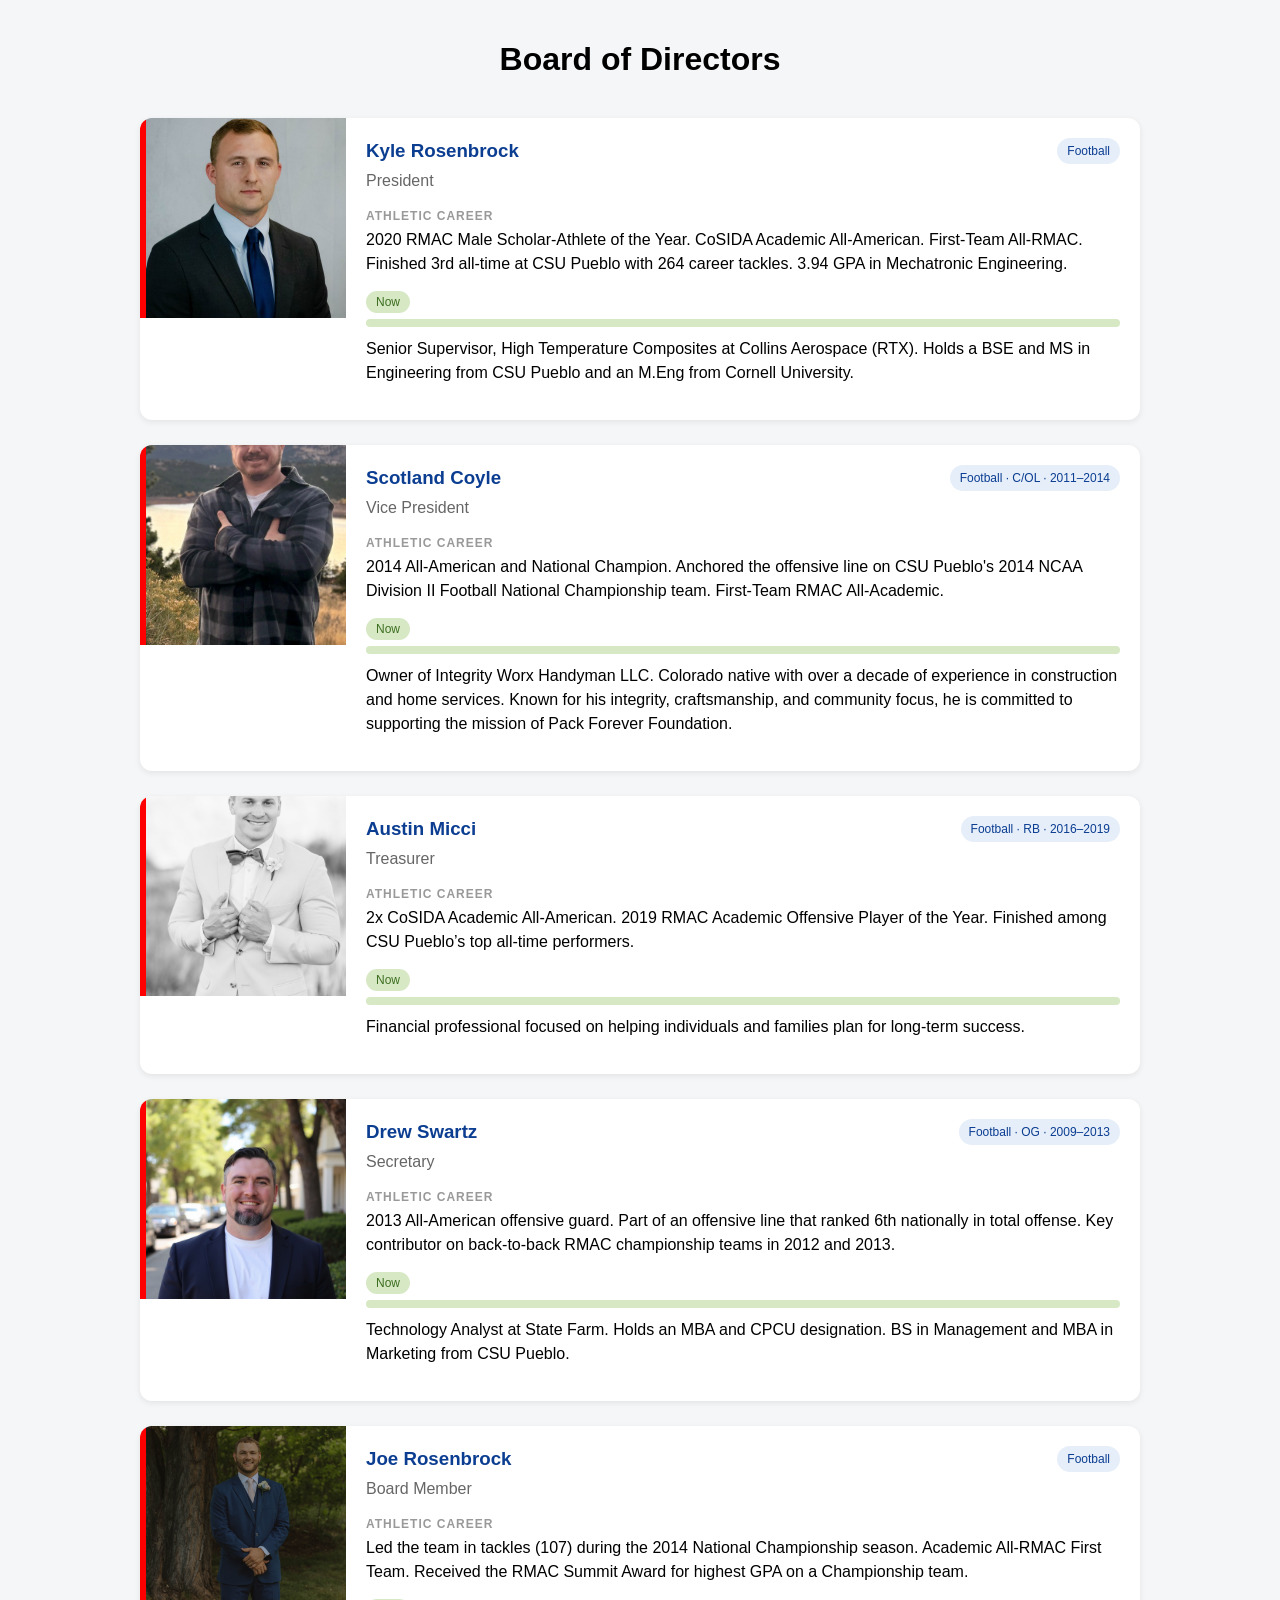
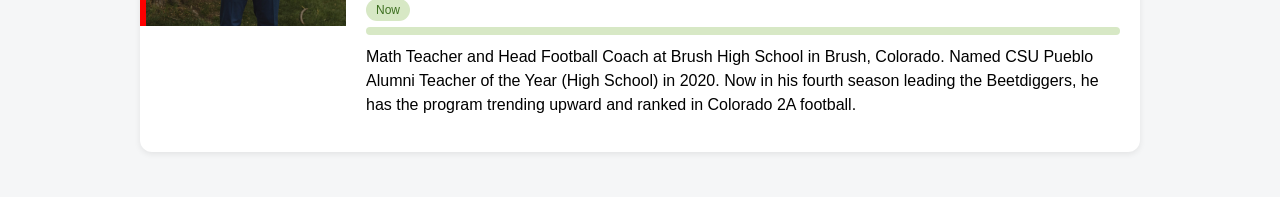
==== board.html @ 97f92bbd "Update board.html" ====
<!DOCTYPE html>
<html lang="en">
<head>
  <meta charset="UTF-8">
  <title>Board | Pack Forever Foundation</title>
  <meta name="viewport" content="width=device-width, initial-scale=1.0">

  <style>
    body {
      font-family: Arial, sans-serif;
      background-color: #f5f6f7;
      margin: 0;
      padding: 20px;
    }

    .container {
      max-width: 1000px;
      margin: auto;
    }

    h1 {
      text-align: center;
      margin-bottom: 40px;
    }

    .board-card {
      display: flex;
      background: #fff;
      border-radius: 12px;
      margin-bottom: 25px;
      overflow: hidden;
      box-shadow: 0 2px 6px rgba(0,0,0,0.08);
    }

    .board-card img {
      width: 200px;
      height: 200px;
      object-fit: cover;
      border-left: 6px solid red;
    }

    .board-info {
      padding: 20px;
      flex: 1;
    }

    .board-header {
      display: flex;
      justify-content: space-between;
      align-items: center;
    }

    .board-header h3 {
      margin: 0;
      color: #0b3d91;
    }

    .tag {
      background: #e6eef9;
      color: #0b3d91;
      padding: 6px 10px;
      border-radius: 20px;
      font-size: 12px;
    }

    .role {
      margin: 5px 0 15px;
      color: #666;
    }

    .section {
      margin-bottom: 15px;
    }

    .section h4 {
      font-size: 12px;
      letter-spacing: 1px;
      color: #999;
      margin-bottom: 5px;
    }

    .now-badge {
      display: inline-block;
      background: #d7e8c5;
      color: #3c6e1f;
      font-size: 12px;
      padding: 4px 10px;
      border-radius: 12px;
      margin-bottom: 6px;
    }

    .progress-bar {
      height: 8px;
      background: #d7e8c5;
      border-radius: 10px;
      margin-bottom: 10px;
    }

    p {
      margin: 0;
      line-height: 1.5;
    }

    @media (max-width: 768px) {
      .board-card {
        flex-direction: column;
      }

      .board-card img {
        width: 100%;
        height: auto;
      }
    }
  </style>
</head>

<body>

<div class="container">
  <h1>Board of Directors</h1>

  <!-- KYLE -->
  <div class="board-card">
    <img src="images/kyle.jpg" alt="Kyle Rosenbrock">
    <div class="board-info">
      <div class="board-header">
        <h3>Kyle Rosenbrock</h3>
        <span class="tag">Football</span>
      </div>
      <p class="role">President</p>

      <div class="section">
        <h4>ATHLETIC CAREER</h4>
        <p>
          2020 RMAC Male Scholar-Athlete of the Year. CoSIDA Academic All-American. First-Team All-RMAC. Finished 3rd all-time at CSU Pueblo with 264 career tackles. 3.94 GPA in Mechatronic Engineering.
        </p>
      </div>

      <div class="section">
        <span class="now-badge">Now</span>
        <div class="progress-bar"></div>
        <p>
          Senior Supervisor, High Temperature Composites at Collins Aerospace (RTX). Holds a BSE and MS in Engineering from CSU Pueblo and an M.Eng from Cornell University.
        </p>
      </div>
    </div>
  </div>

  <!-- SCOTLAND -->
  <div class="board-card">
    <img src="images/scotland.jpg" alt="Scotland Coyle">
    <div class="board-info">
      <div class="board-header">
        <h3>Scotland Coyle</h3>
        <span class="tag">Football · C/OL · 2011–2014</span>
      </div>
      <p class="role">Vice President</p>

      <div class="section">
        <h4>ATHLETIC CAREER</h4>
        <p>
          2014 All-American and National Champion. Anchored the offensive line on CSU Pueblo's 2014 NCAA Division II Football National Championship team. First-Team RMAC All-Academic.
        </p>
      </div>

      <div class="section">
        <span class="now-badge">Now</span>
        <div class="progress-bar"></div>
        <p>
          Owner of Integrity Worx Handyman LLC. Colorado native with over a decade of experience in construction and home services. Known for his integrity, craftsmanship, and community focus, he is committed to supporting the mission of Pack Forever Foundation.
        </p>
      </div>
    </div>
  </div>

    <!-- AUSTIN -->
  <div class="board-card">
    <img src="images/austin.jpg" alt="Austin Micci">
    <div class="board-info">
      <div class="board-header">
        <h3>Austin Micci</h3>
        <span class="tag">Football · RB · 2016–2019</span>
      </div>
      <p class="role">Treasurer</p>

      <div class="section">
        <h4>ATHLETIC CAREER</h4>
        <p>
          2x CoSIDA Academic All-American. 2019 RMAC Academic Offensive Player of the Year. Finished among CSU Pueblo’s top all-time performers.
        </p>
      </div>

      <div class="section">
        <span class="now-badge">Now</span>
        <div class="progress-bar"></div>
        <p>
          Financial professional focused on helping individuals and families plan for long-term success.
        </p>
      </div>
    </div>
  </div>
  
  <!-- DREW -->
  <div class="board-card">
    <img src="images/drew.jpg" alt="Drew Swartz">
    <div class="board-info">
      <div class="board-header">
        <h3>Drew Swartz</h3>
        <span class="tag">Football · OG · 2009–2013</span>
      </div>
      <p class="role">Secretary</p>

      <div class="section">
        <h4>ATHLETIC CAREER</h4>
        <p>
          2013 All-American offensive guard. Part of an offensive line that ranked 6th nationally in total offense. Key contributor on back-to-back RMAC championship teams in 2012 and 2013.
        </p>
      </div>

      <div class="section">
        <span class="now-badge">Now</span>
        <div class="progress-bar"></div>
        <p>
          Technology Analyst at State Farm. Holds an MBA and CPCU designation. BS in Management and MBA in Marketing from CSU Pueblo.
        </p>
      </div>
    </div>
  </div>

  <!-- JOE -->
  <div class="board-card">
    <img src="images/joe.jpg" alt="Joe Rosenbrock">
    <div class="board-info">
      <div class="board-header">
        <h3>Joe Rosenbrock</h3>
        <span class="tag">Football</span>
      </div>
      <p class="role">Board Member</p>

      <div class="section">
        <h4>ATHLETIC CAREER</h4>
        <p>
          Led the team in tackles (107) during the 2014 National Championship season. Academic All-RMAC First Team. Received the RMAC Summit Award for highest GPA on a Championship team.
        </p>
      </div>

      <div class="section">
        <span class="now-badge">Now</span>
        <div class="progress-bar"></div>
        <p>
          Math Teacher and Head Football Coach at Brush High School in Brush, Colorado. Named CSU Pueblo Alumni Teacher of the Year (High School) in 2020. Now in his fourth season leading the Beetdiggers, he has the program trending upward and ranked in Colorado 2A football.
        </p>
      </div>
    </div>
  </div>

</div>

</body>
</html>
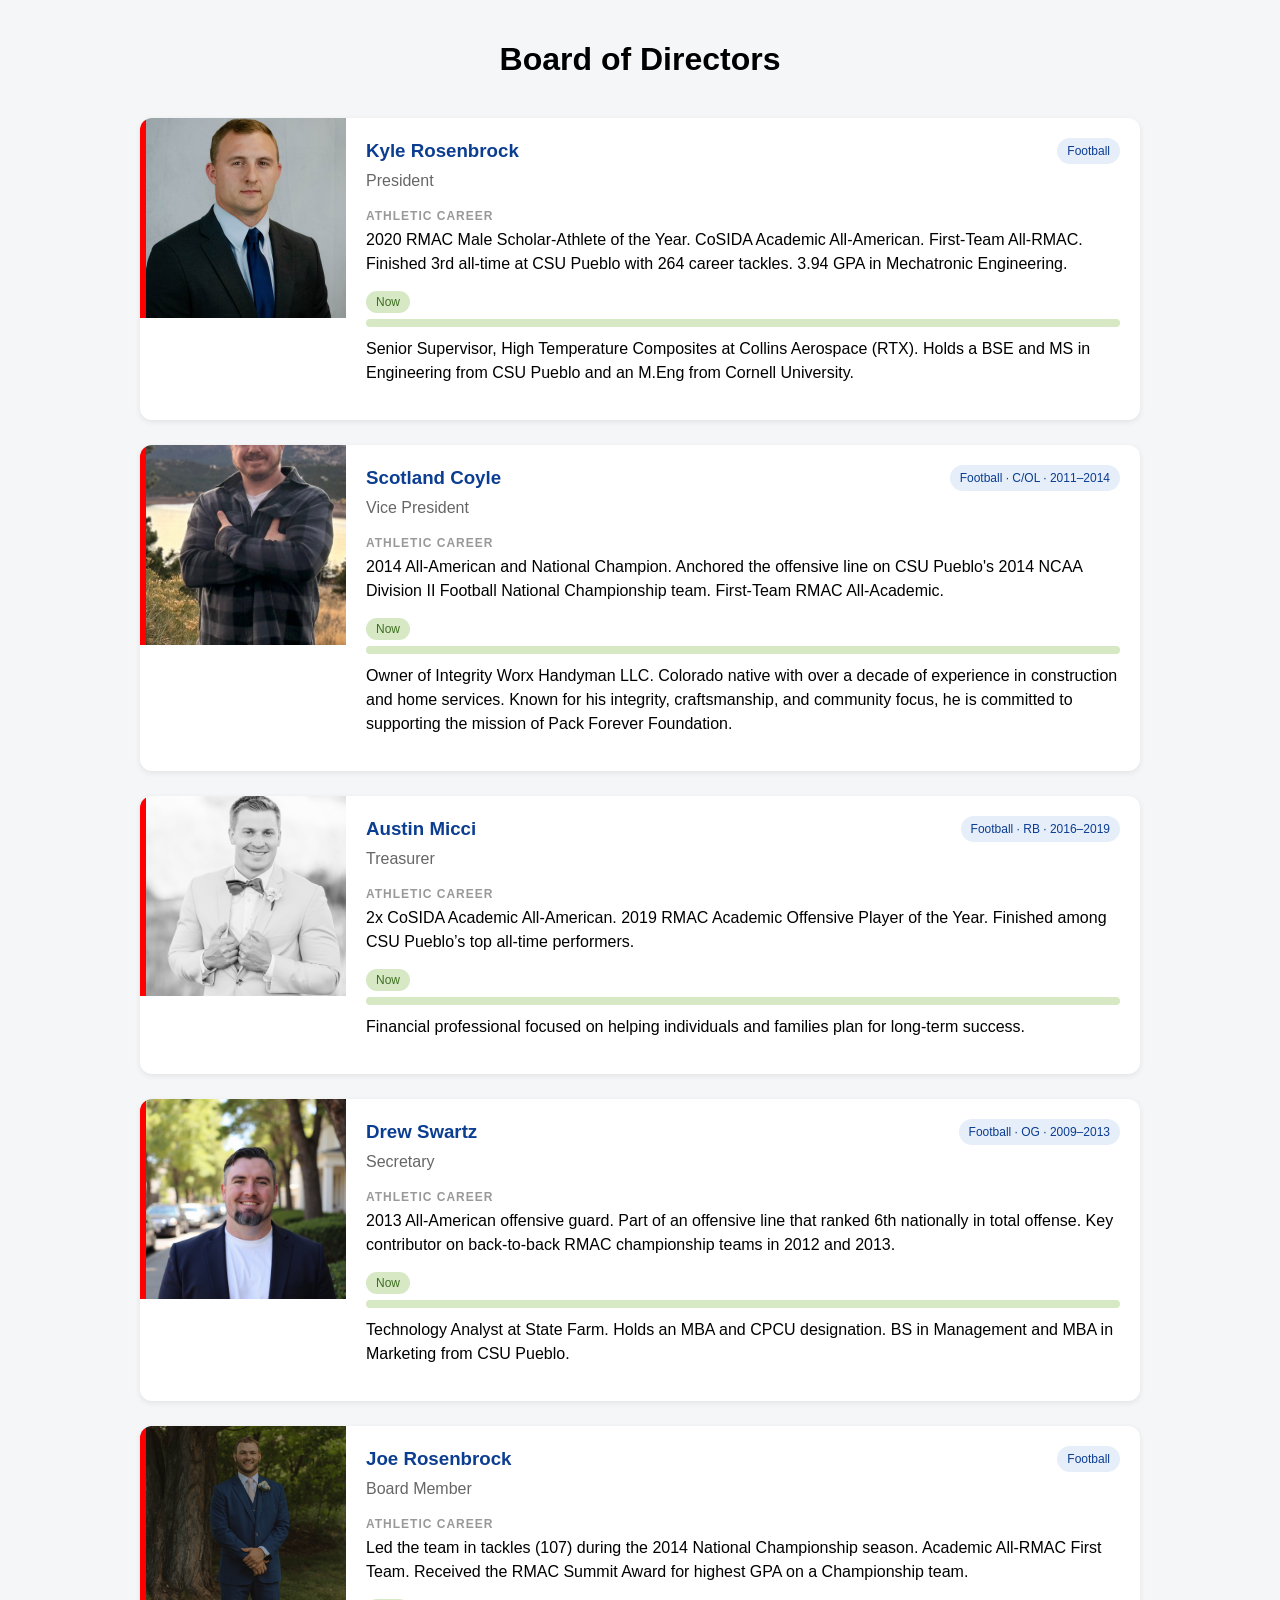
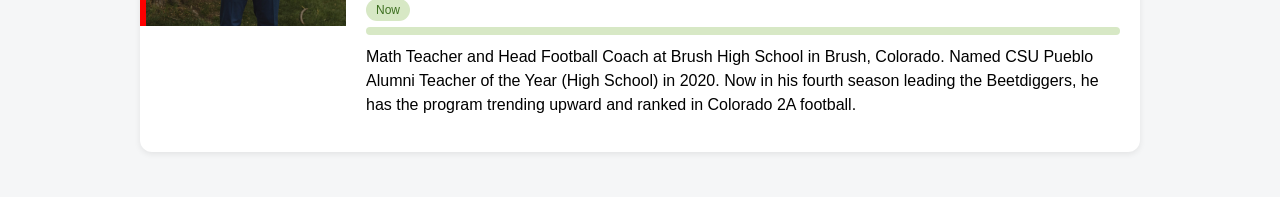
==== commit 56ca7b89: "Update board.html" ====
--- a/board.html
+++ b/board.html
@@ -175,7 +175,7 @@
 
     <!-- AUSTIN -->
   <div class="board-card">
-    <img src="images/austin.jpg" alt="Austin Micci">
+    <img src="images/austin.jpg" style="object-position: center 20%; alt="Austin Micci">
     <div class="board-info">
       <div class="board-header">
         <h3>Austin Micci</h3>
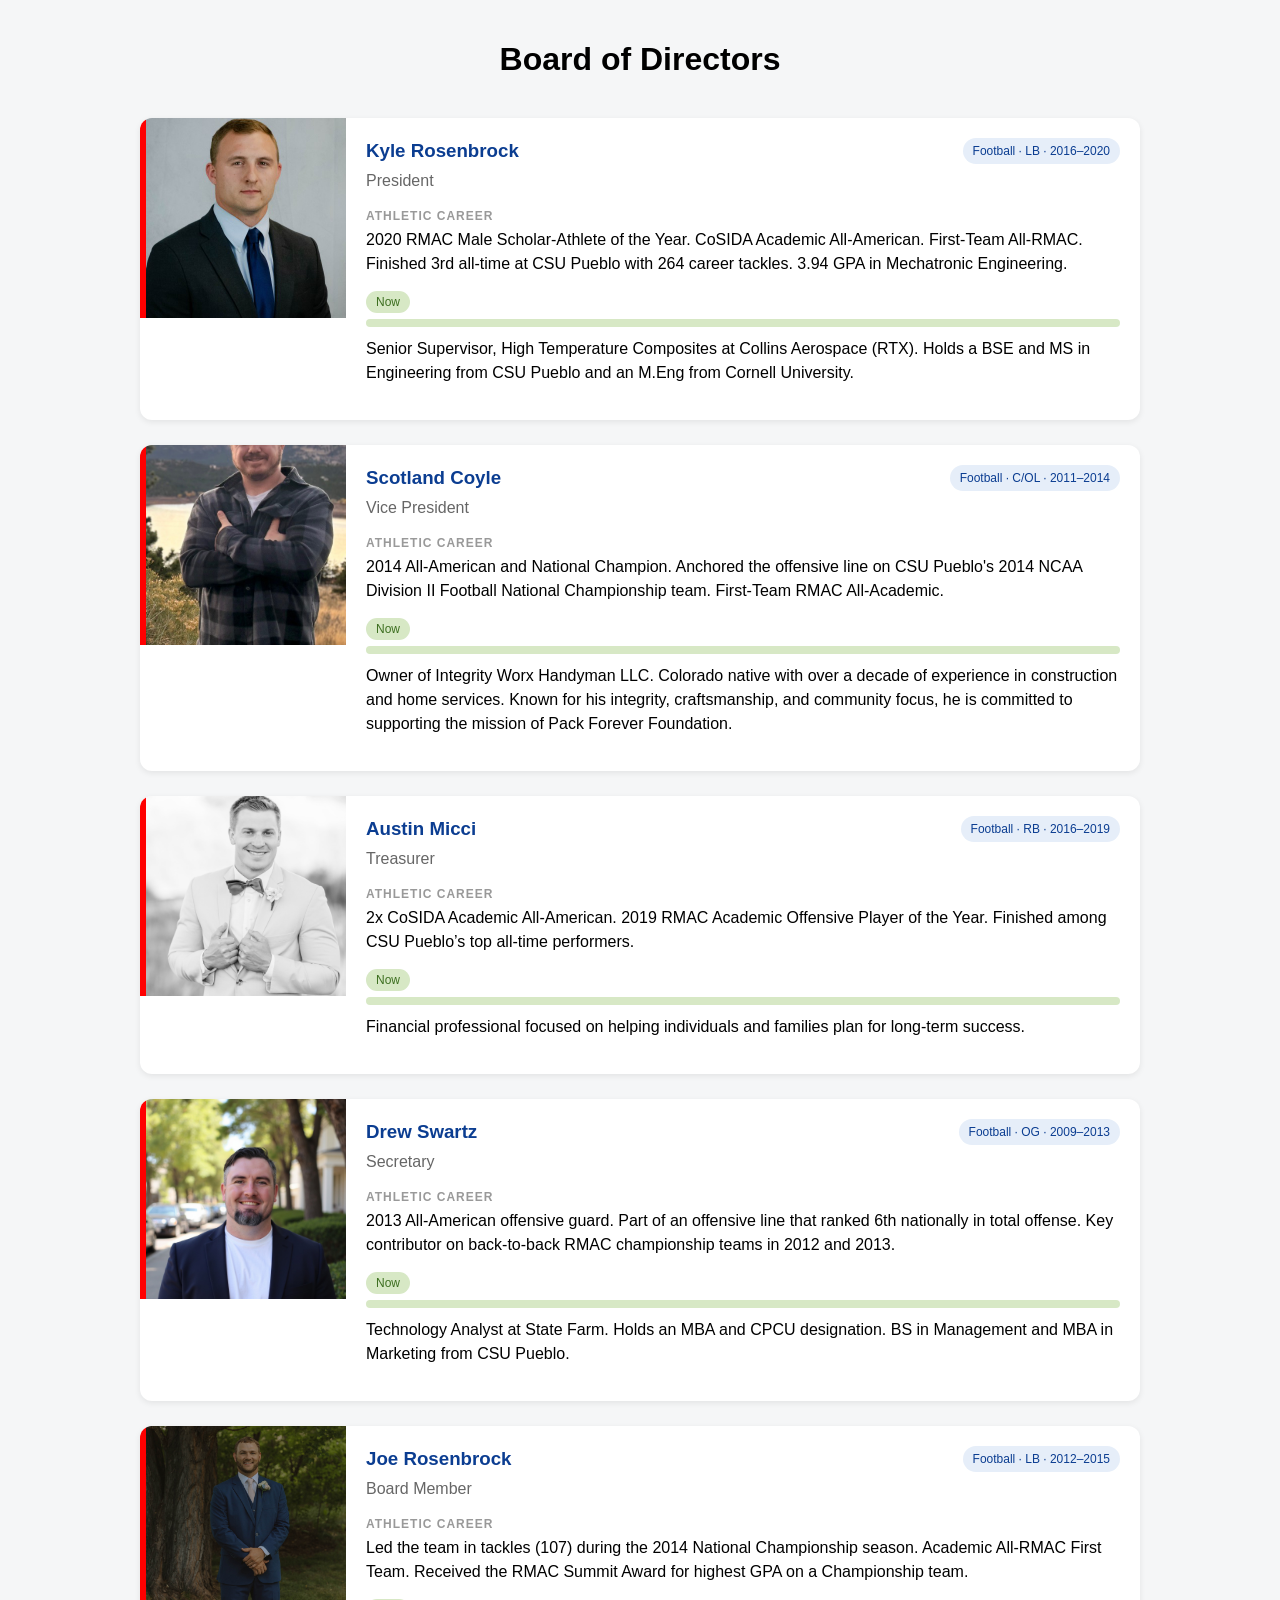
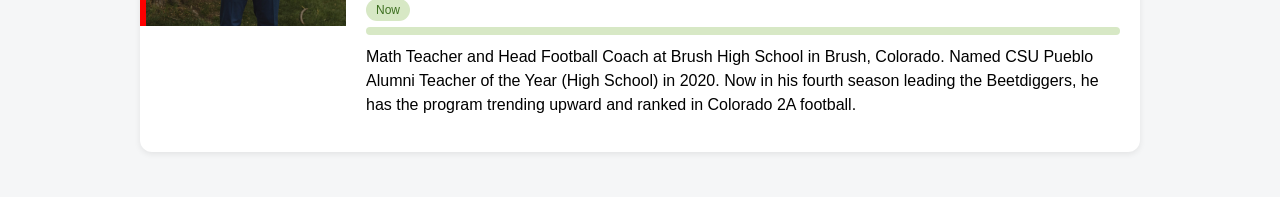
==== commit c33abead: "Update board.html" ====
--- a/board.html
+++ b/board.html
@@ -125,7 +125,7 @@
     <div class="board-info">
       <div class="board-header">
         <h3>Kyle Rosenbrock</h3>
-        <span class="tag">Football</span>
+        <span class="tag">Football · LB · 2016–2020</span>
       </div>
       <p class="role">President</p>
 
@@ -175,7 +175,7 @@
 
     <!-- AUSTIN -->
   <div class="board-card">
-    <img src="images/austin.jpg" style="object-position: center 20%; alt="Austin Micci">
+    <img src="images/austin.jpg" style="object-position: center 20%;" alt="Austin Micci">
     <div class="board-info">
       <div class="board-header">
         <h3>Austin Micci</h3>
@@ -233,7 +233,7 @@
     <div class="board-info">
       <div class="board-header">
         <h3>Joe Rosenbrock</h3>
-        <span class="tag">Football</span>
+        <span class="tag">Football · LB · 2012–2015</span>
       </div>
       <p class="role">Board Member</p>
 
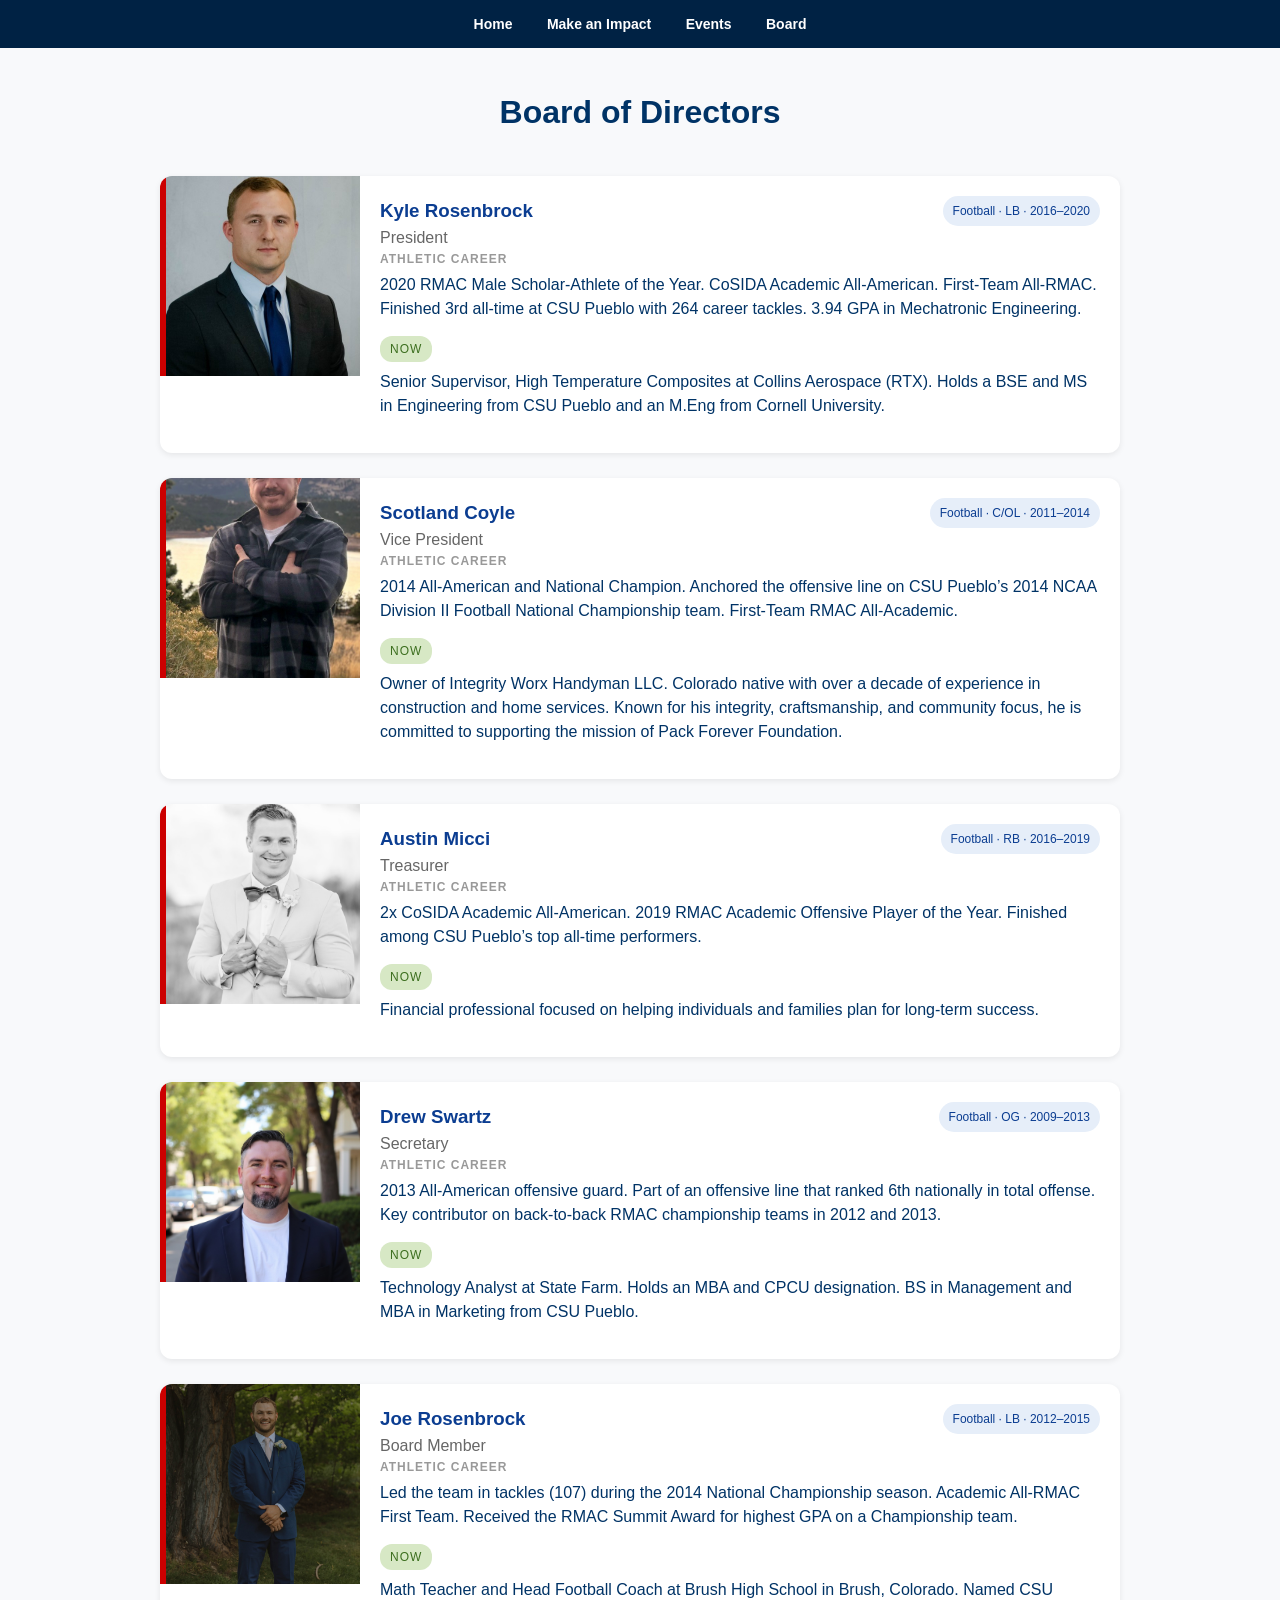
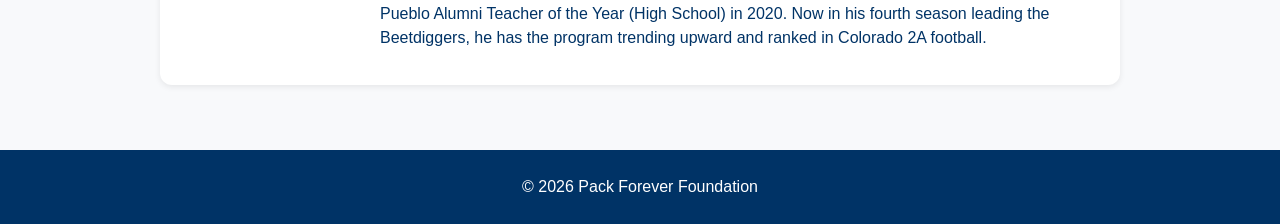
==== commit 601f8c0a: "Update board.html with navigation and styling changes Refactor board.html to improve structure and a" ====
--- a/board.html
+++ b/board.html
@@ -1,122 +1,21 @@
 <!DOCTYPE html>
 <html lang="en">
 <head>
-  <meta charset="UTF-8">
-  <title>Board | Pack Forever Foundation</title>
-  <meta name="viewport" content="width=device-width, initial-scale=1.0">
-
-  <style>
-    body {
-      font-family: Arial, sans-serif;
-      background-color: #f5f6f7;
-      margin: 0;
-      padding: 20px;
-    }
-
-    .container {
-      max-width: 1000px;
-      margin: auto;
-    }
-
-    h1 {
-      text-align: center;
-      margin-bottom: 40px;
-    }
-
-    .board-card {
-      display: flex;
-      background: #fff;
-      border-radius: 12px;
-      margin-bottom: 25px;
-      overflow: hidden;
-      box-shadow: 0 2px 6px rgba(0,0,0,0.08);
-    }
-
-    .board-card img {
-      width: 200px;
-      height: 200px;
-      object-fit: cover;
-      border-left: 6px solid red;
-    }
-
-    .board-info {
-      padding: 20px;
-      flex: 1;
-    }
-
-    .board-header {
-      display: flex;
-      justify-content: space-between;
-      align-items: center;
-    }
-
-    .board-header h3 {
-      margin: 0;
-      color: #0b3d91;
-    }
-
-    .tag {
-      background: #e6eef9;
-      color: #0b3d91;
-      padding: 6px 10px;
-      border-radius: 20px;
-      font-size: 12px;
-    }
-
-    .role {
-      margin: 5px 0 15px;
-      color: #666;
-    }
-
-    .section {
-      margin-bottom: 15px;
-    }
-
-    .section h4 {
-      font-size: 12px;
-      letter-spacing: 1px;
-      color: #999;
-      margin-bottom: 5px;
-    }
-
-    .now-badge {
-      display: inline-block;
-      background: #d7e8c5;
-      color: #3c6e1f;
-      font-size: 12px;
-      padding: 4px 10px;
-      border-radius: 12px;
-      margin-bottom: 6px;
-    }
-
-    .progress-bar {
-      height: 8px;
-      background: #d7e8c5;
-      border-radius: 10px;
-      margin-bottom: 10px;
-    }
-
-    p {
-      margin: 0;
-      line-height: 1.5;
-    }
-
-    @media (max-width: 768px) {
-      .board-card {
-        flex-direction: column;
-      }
-
-      .board-card img {
-        width: 100%;
-        height: auto;
-      }
-    }
-  </style>
+<meta charset="UTF-8">
+<title>Board | Pack Forever Foundation</title>
+<meta name="viewport" content="width=device-width, initial-scale=1.0">
+<link rel="stylesheet" href="styles.css">
 </head>
-
 <body>
 
-<div class="container">
+<nav>
+  <a href="index.html">Home</a>
+  <a href="impact.html">Make an Impact</a>
+  <a href="events.html">Events</a>
+  <a href="board.html">Board</a>
+</nav>
+
+<div class="board-container">
   <h1>Board of Directors</h1>
 
   <!-- KYLE -->
@@ -125,20 +24,19 @@
     <div class="board-info">
       <div class="board-header">
         <h3>Kyle Rosenbrock</h3>
-        <span class="tag">Football · LB · 2016–2020</span>
+        <span class="tag">Football &middot; LB &middot; 2016&ndash;2020</span>
       </div>
       <p class="role">President</p>
 
-      <div class="section">
+      <div class="board-section">
         <h4>ATHLETIC CAREER</h4>
         <p>
           2020 RMAC Male Scholar-Athlete of the Year. CoSIDA Academic All-American. First-Team All-RMAC. Finished 3rd all-time at CSU Pueblo with 264 career tackles. 3.94 GPA in Mechatronic Engineering.
         </p>
       </div>
 
-      <div class="section">
-        <span class="now-badge">Now</span>
-        <div class="progress-bar"></div>
+      <div class="board-section">
+        <span class="now-badge">NOW</span>
         <p>
           Senior Supervisor, High Temperature Composites at Collins Aerospace (RTX). Holds a BSE and MS in Engineering from CSU Pueblo and an M.Eng from Cornell University.
         </p>
@@ -152,20 +50,19 @@
     <div class="board-info">
       <div class="board-header">
         <h3>Scotland Coyle</h3>
-        <span class="tag">Football · C/OL · 2011–2014</span>
+        <span class="tag">Football &middot; C/OL &middot; 2011&ndash;2014</span>
       </div>
       <p class="role">Vice President</p>
 
-      <div class="section">
+      <div class="board-section">
         <h4>ATHLETIC CAREER</h4>
         <p>
-          2014 All-American and National Champion. Anchored the offensive line on CSU Pueblo's 2014 NCAA Division II Football National Championship team. First-Team RMAC All-Academic.
+          2014 All-American and National Champion. Anchored the offensive line on CSU Pueblo&rsquo;s 2014 NCAA Division II Football National Championship team. First-Team RMAC All-Academic.
         </p>
       </div>
 
-      <div class="section">
-        <span class="now-badge">Now</span>
-        <div class="progress-bar"></div>
+      <div class="board-section">
+        <span class="now-badge">NOW</span>
         <p>
           Owner of Integrity Worx Handyman LLC. Colorado native with over a decade of experience in construction and home services. Known for his integrity, craftsmanship, and community focus, he is committed to supporting the mission of Pack Forever Foundation.
         </p>
@@ -173,53 +70,51 @@
     </div>
   </div>
 
-    <!-- AUSTIN -->
+  <!-- AUSTIN -->
   <div class="board-card">
     <img src="images/austin.jpg" style="object-position: center 20%;" alt="Austin Micci">
     <div class="board-info">
       <div class="board-header">
         <h3>Austin Micci</h3>
-        <span class="tag">Football · RB · 2016–2019</span>
+        <span class="tag">Football &middot; RB &middot; 2016&ndash;2019</span>
       </div>
       <p class="role">Treasurer</p>
 
-      <div class="section">
+      <div class="board-section">
         <h4>ATHLETIC CAREER</h4>
         <p>
-          2x CoSIDA Academic All-American. 2019 RMAC Academic Offensive Player of the Year. Finished among CSU Pueblo’s top all-time performers.
+          2x CoSIDA Academic All-American. 2019 RMAC Academic Offensive Player of the Year. Finished among CSU Pueblo&rsquo;s top all-time performers.
         </p>
       </div>
 
-      <div class="section">
-        <span class="now-badge">Now</span>
-        <div class="progress-bar"></div>
+      <div class="board-section">
+        <span class="now-badge">NOW</span>
         <p>
           Financial professional focused on helping individuals and families plan for long-term success.
         </p>
       </div>
     </div>
   </div>
-  
+
   <!-- DREW -->
   <div class="board-card">
     <img src="images/drew.jpg" alt="Drew Swartz">
     <div class="board-info">
       <div class="board-header">
         <h3>Drew Swartz</h3>
-        <span class="tag">Football · OG · 2009–2013</span>
+        <span class="tag">Football &middot; OG &middot; 2009&ndash;2013</span>
       </div>
       <p class="role">Secretary</p>
 
-      <div class="section">
+      <div class="board-section">
         <h4>ATHLETIC CAREER</h4>
         <p>
           2013 All-American offensive guard. Part of an offensive line that ranked 6th nationally in total offense. Key contributor on back-to-back RMAC championship teams in 2012 and 2013.
         </p>
       </div>
 
-      <div class="section">
-        <span class="now-badge">Now</span>
-        <div class="progress-bar"></div>
+      <div class="board-section">
+        <span class="now-badge">NOW</span>
         <p>
           Technology Analyst at State Farm. Holds an MBA and CPCU designation. BS in Management and MBA in Marketing from CSU Pueblo.
         </p>
@@ -233,20 +128,19 @@
     <div class="board-info">
       <div class="board-header">
         <h3>Joe Rosenbrock</h3>
-        <span class="tag">Football · LB · 2012–2015</span>
+        <span class="tag">Football &middot; LB &middot; 2012&ndash;2015</span>
       </div>
       <p class="role">Board Member</p>
 
-      <div class="section">
+      <div class="board-section">
         <h4>ATHLETIC CAREER</h4>
         <p>
           Led the team in tackles (107) during the 2014 National Championship season. Academic All-RMAC First Team. Received the RMAC Summit Award for highest GPA on a Championship team.
         </p>
       </div>
 
-      <div class="section">
-        <span class="now-badge">Now</span>
-        <div class="progress-bar"></div>
+      <div class="board-section">
+        <span class="now-badge">NOW</span>
         <p>
           Math Teacher and Head Football Coach at Brush High School in Brush, Colorado. Named CSU Pueblo Alumni Teacher of the Year (High School) in 2020. Now in his fourth season leading the Beetdiggers, he has the program trending upward and ranked in Colorado 2A football.
         </p>
@@ -256,5 +150,9 @@
 
 </div>
 
+<footer>
+  <p>&copy; 2026 Pack Forever Foundation</p>
+</footer>
+
 </body>
 </html>
--- a/styles.css
+++ b/styles.css
@@ -0,0 +1,240 @@
+/* ---------- Base ---------- */
+* { box-sizing: border-box; margin: 0; padding: 0; }
+
+body {
+  font-family: 'Segoe UI', Tahoma, sans-serif;
+  color: #003366;
+  background-color: #f8f9fb;
+  line-height: 1.5;
+}
+
+/* ---------- Navigation ---------- */
+nav {
+  background: #002244;
+  text-align: center;
+  padding: 12px;
+  position: sticky;
+  top: 0;
+  z-index: 100;
+}
+
+nav a {
+  color: white;
+  margin: 0 15px;
+  text-decoration: none;
+  font-weight: bold;
+  font-size: 14px;
+}
+
+nav a:hover { color: #cc0000; }
+
+/* ---------- Footer ---------- */
+footer {
+  background: #003366;
+  color: white;
+  text-align: center;
+  padding: 25px;
+  margin-top: 0;
+}
+
+/* ---------- Buttons ---------- */
+.btn {
+  display: inline-block;
+  padding: 14px 24px;
+  margin: 10px;
+  background: #003366;
+  color: white;
+  text-decoration: none;
+  border-radius: 6px;
+  font-weight: bold;
+}
+
+.btn.red { background: #cc0000; }
+.btn:hover { opacity: 0.9; }
+
+/* ---------- Hero (Home only) ---------- */
+.hero {
+  position: relative;
+  background: #003366;
+  color: white;
+  text-align: center;
+  padding: 140px 20px;
+  overflow: hidden;
+}
+
+.hero::before {
+  content: "";
+  position: absolute;
+  top: 50%; left: 50%;
+  width: 500px; height: 500px;
+  background: url('logo.png') no-repeat center;
+  background-size: contain;
+  opacity: 0.08;
+  transform: translate(-50%, -50%);
+}
+
+.hero * { position: relative; z-index: 1; }
+
+@keyframes fadeIn {
+  from { opacity: 0; transform: translateY(15px); }
+  to   { opacity: 1; transform: translateY(0); }
+}
+
+.fade-in { opacity: 0; animation: fadeIn 1.2s ease forwards; }
+.delay-1 { animation-delay: 0.3s; }
+.delay-2 { animation-delay: 0.6s; }
+
+/* ---------- Page Title (inner pages, no hero) ---------- */
+.page-title {
+  text-align: center;
+  padding: 60px 20px 20px;
+}
+
+.page-title h1 {
+  margin-bottom: 12px;
+}
+
+/* ---------- Sections ---------- */
+section {
+  padding: 60px 20px;
+  max-width: 1000px;
+  margin: auto;
+  text-align: center;
+}
+
+section h2 { margin-bottom: 20px; }
+
+section p {
+  max-width: 700px;
+  margin: 0 auto 16px;
+}
+
+/* ---------- Card grid (Home objectives) ---------- */
+.cards {
+  display: grid;
+  grid-template-columns: repeat(auto-fit, minmax(250px, 1fr));
+  gap: 20px;
+  margin-top: 30px;
+}
+
+.card {
+  background: white;
+  padding: 25px;
+  border-radius: 10px;
+  box-shadow: 0 4px 10px rgba(0,0,0,0.1);
+}
+
+.card h3 { margin-bottom: 10px; }
+
+/* ---------- Board CTA (Home) ---------- */
+.board-cta {
+  background: #002244;
+  color: white;
+  text-align: center;
+  padding: 60px 20px;
+}
+
+.board-cta h2 { color: white; margin-bottom: 14px; }
+.board-cta p { max-width: 600px; margin: 0 auto 28px; opacity: 0.85; line-height: 1.6; }
+.board-cta .btn { background: #cc0000; }
+
+/* ---------- Board page cards ---------- */
+.board-container {
+  max-width: 1000px;
+  margin: auto;
+  padding: 40px 20px;
+}
+
+.board-container h1 {
+  text-align: center;
+  margin-bottom: 40px;
+}
+
+.board-card {
+  display: flex;
+  background: #fff;
+  border-radius: 12px;
+  margin-bottom: 25px;
+  overflow: hidden;
+  box-shadow: 0 2px 6px rgba(0,0,0,0.08);
+}
+
+.board-card img {
+  width: 200px;
+  height: 200px;
+  object-fit: cover;
+  border-left: 6px solid #cc0000;
+}
+
+.board-info {
+  padding: 20px;
+  flex: 1;
+  text-align: left;
+}
+
+.board-header {
+  display: flex;
+  justify-content: space-between;
+  align-items: center;
+  flex-wrap: wrap;
+  gap: 8px;
+}
+
+.board-header h3 {
+  margin: 0;
+  color: #0b3d91;
+}
+
+.tag {
+  background: #e6eef9;
+  color: #0b3d91;
+  padding: 6px 10px;
+  border-radius: 20px;
+  font-size: 12px;
+}
+
+.role {
+  margin: 5px 0 15px;
+  color: #666;
+}
+
+.board-section {
+  margin-bottom: 15px;
+}
+
+.board-section h4 {
+  font-size: 12px;
+  letter-spacing: 1px;
+  color: #999;
+  margin-bottom: 5px;
+}
+
+.now-badge {
+  display: inline-block;
+  background: #d7e8c5;
+  color: #3c6e1f;
+  font-size: 12px;
+  letter-spacing: 1px;
+  padding: 4px 10px;
+  border-radius: 12px;
+  margin-bottom: 8px;
+}
+
+.board-info p {
+  margin: 0;
+  line-height: 1.5;
+  max-width: none;
+}
+
+@media (max-width: 768px) {
+  .board-card {
+    flex-direction: column;
+  }
+
+  .board-card img {
+    width: 100%;
+    height: auto;
+    border-left: none;
+    border-bottom: 6px solid #cc0000;
+  }
+}
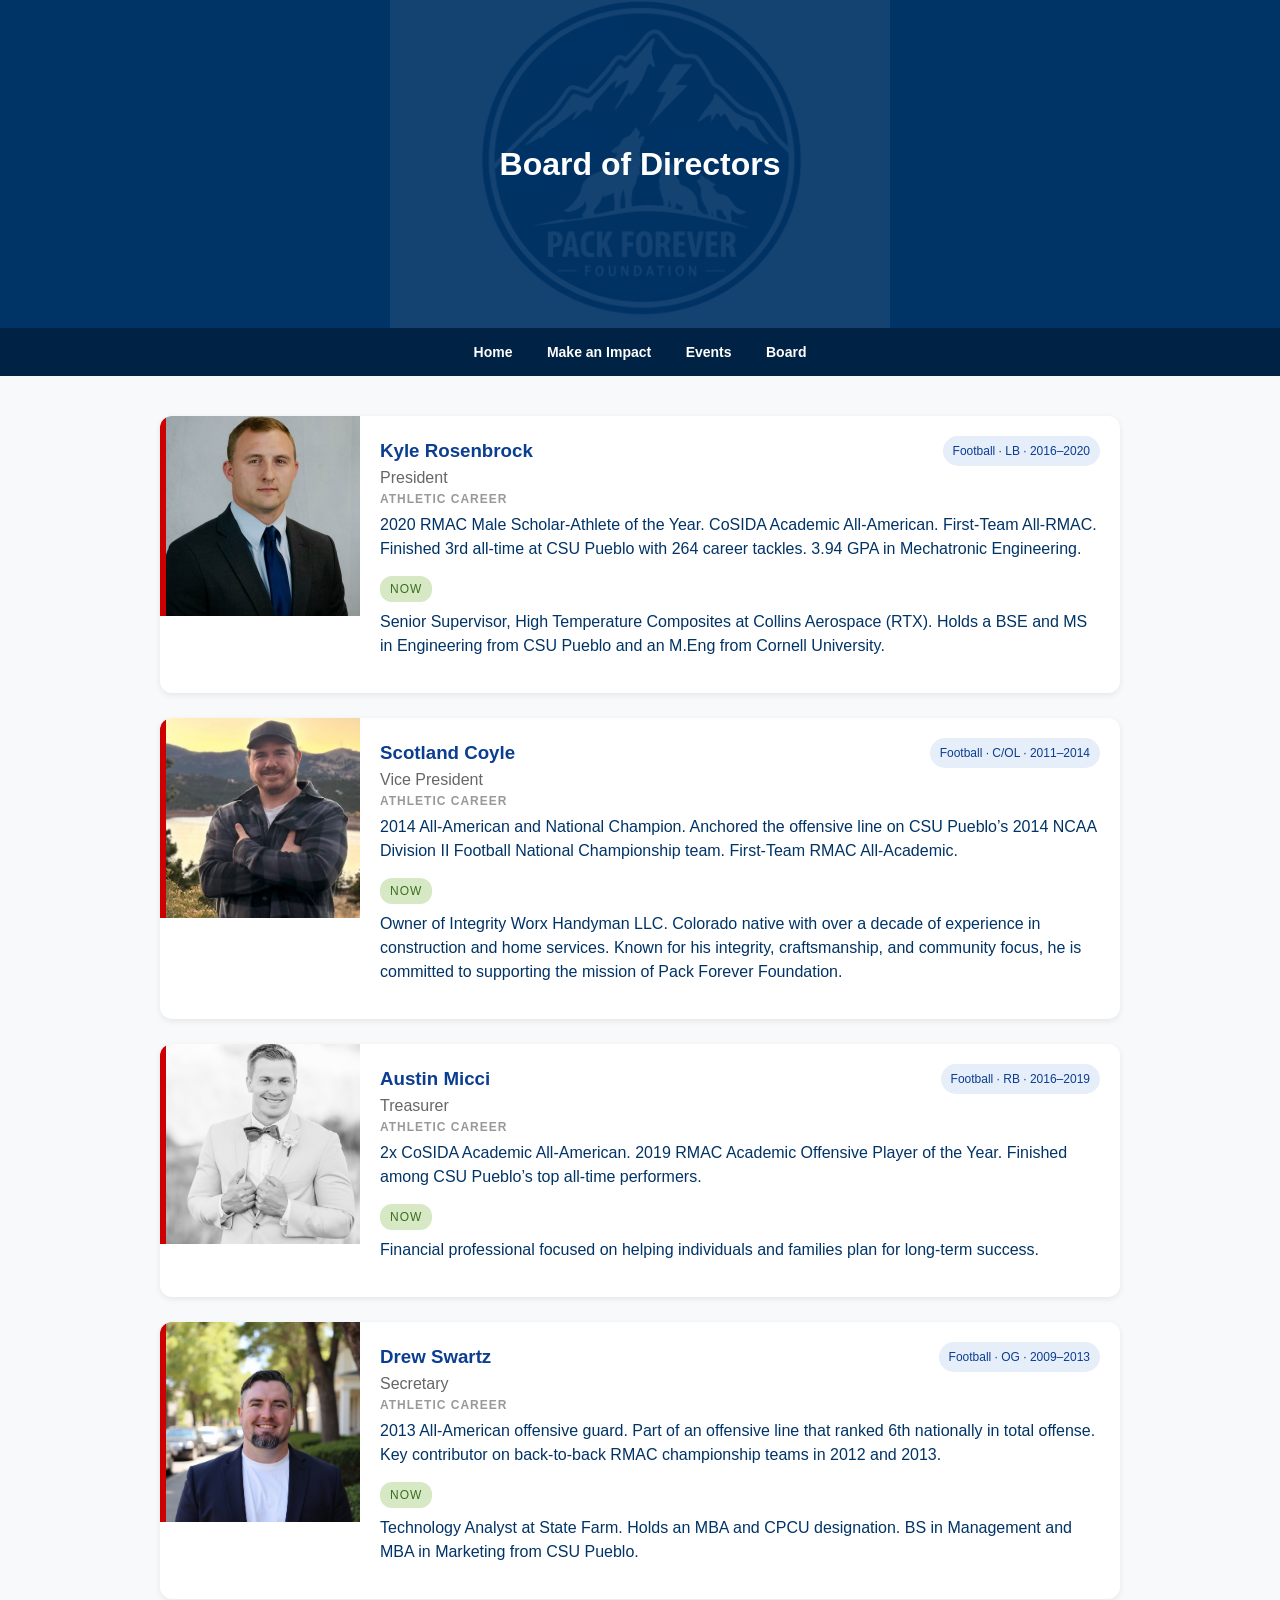
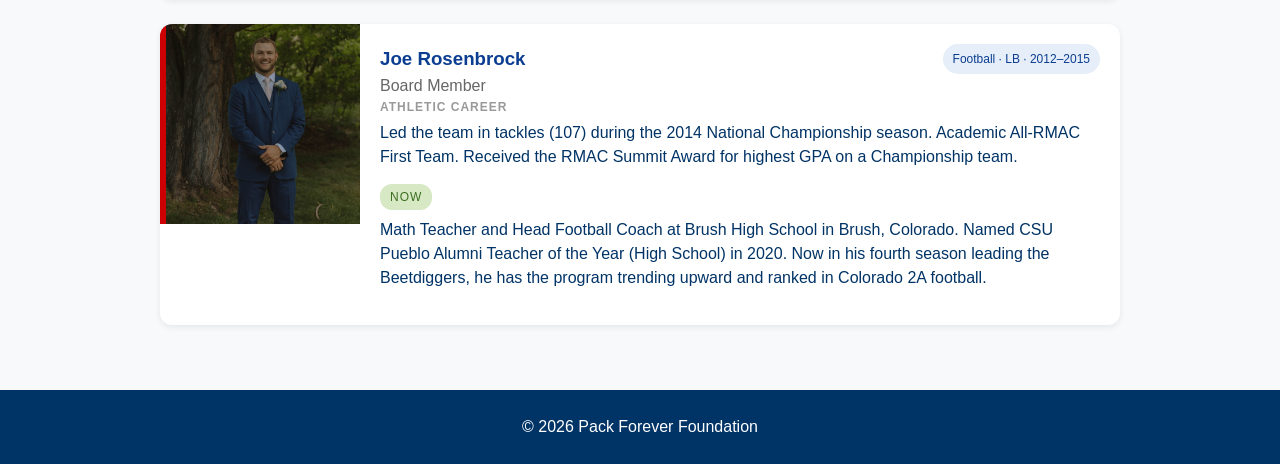
==== commit d5438c02: "Enhance board.html with hero section and image styles Added a hero section with a title and adjusted" ====
--- a/board.html
+++ b/board.html
@@ -8,6 +8,10 @@
 </head>
 <body>
 
+<div class="hero">
+  <h1 class="fade-in">Board of Directors</h1>
+</div>
+
 <nav>
   <a href="index.html">Home</a>
   <a href="impact.html">Make an Impact</a>
@@ -16,7 +20,6 @@
 </nav>
 
 <div class="board-container">
-  <h1>Board of Directors</h1>
 
   <!-- KYLE -->
   <div class="board-card">
@@ -46,7 +49,7 @@
 
   <!-- SCOTLAND -->
   <div class="board-card">
-    <img src="images/scotland.jpg" alt="Scotland Coyle">
+   <img src="images/scotland.jpg" style="object-position: center 20%;" alt="Scotland Coyle">
     <div class="board-info">
       <div class="board-header">
         <h3>Scotland Coyle</h3>
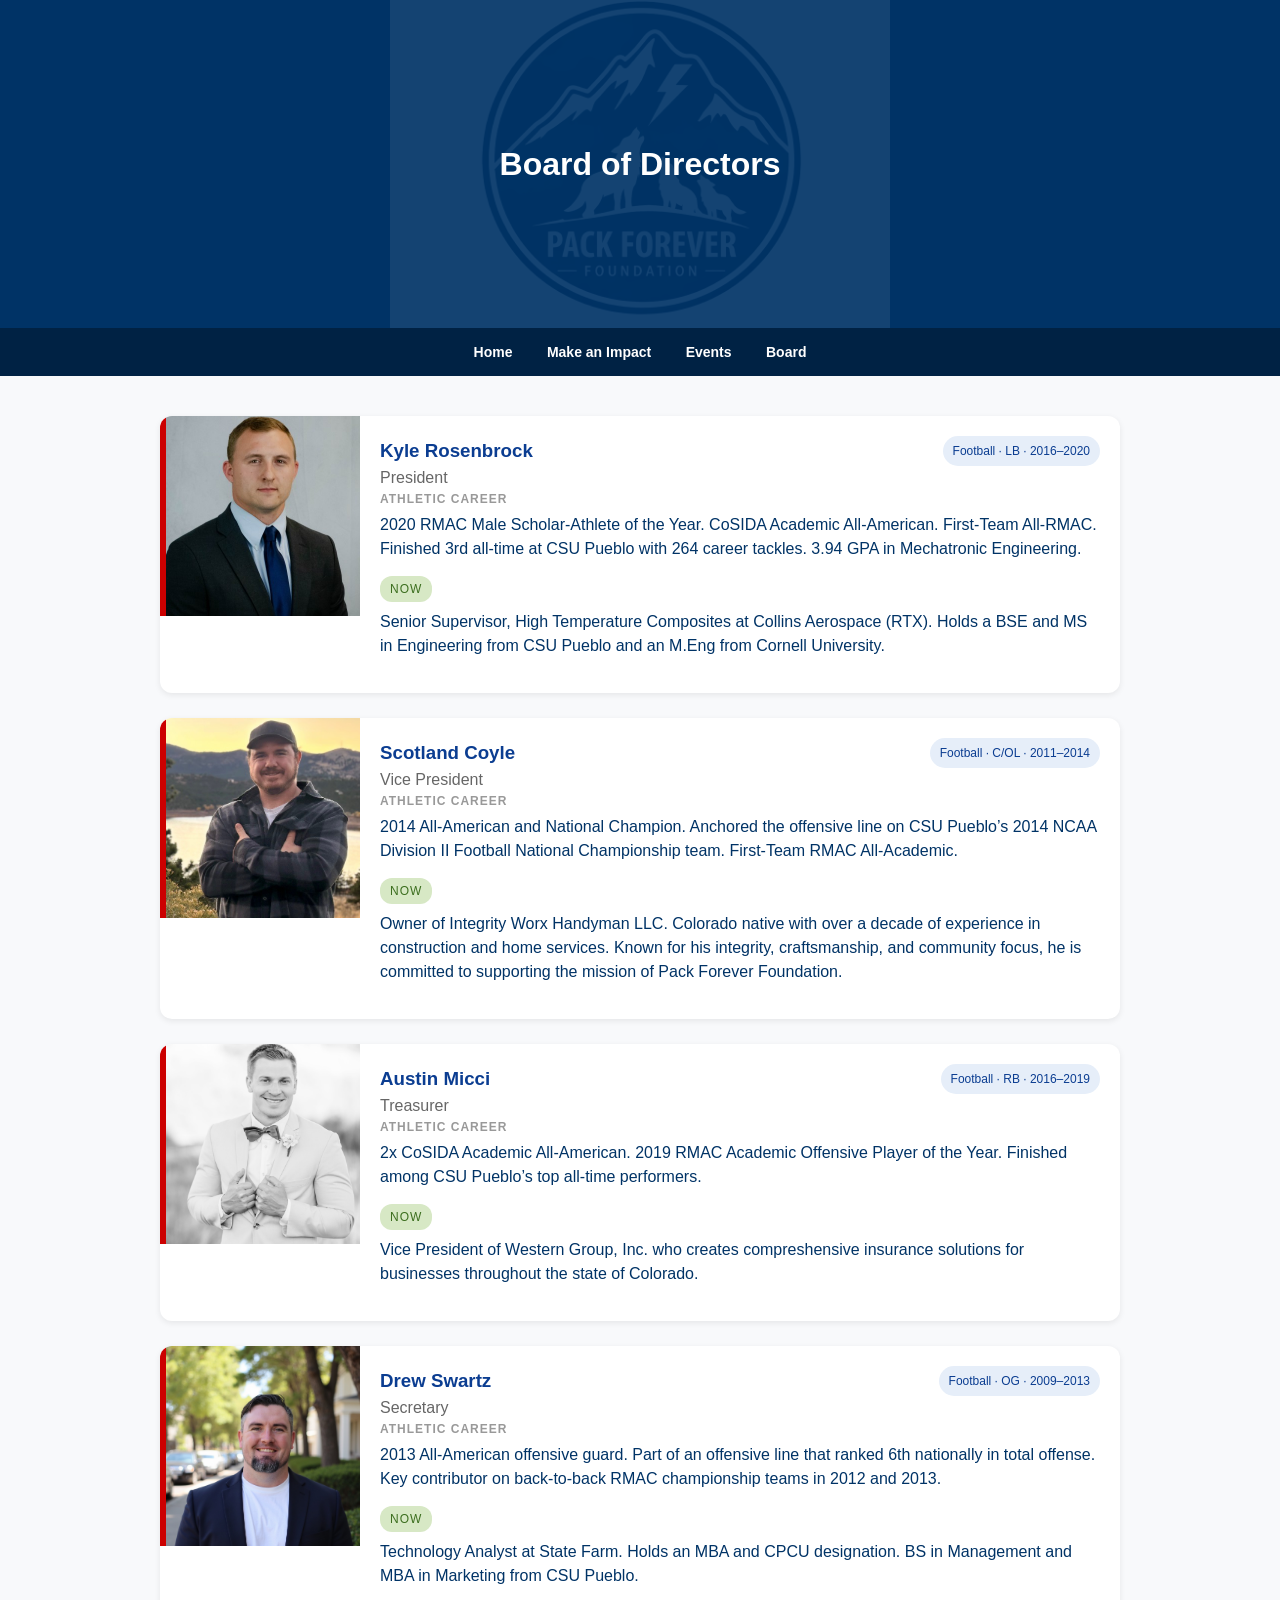
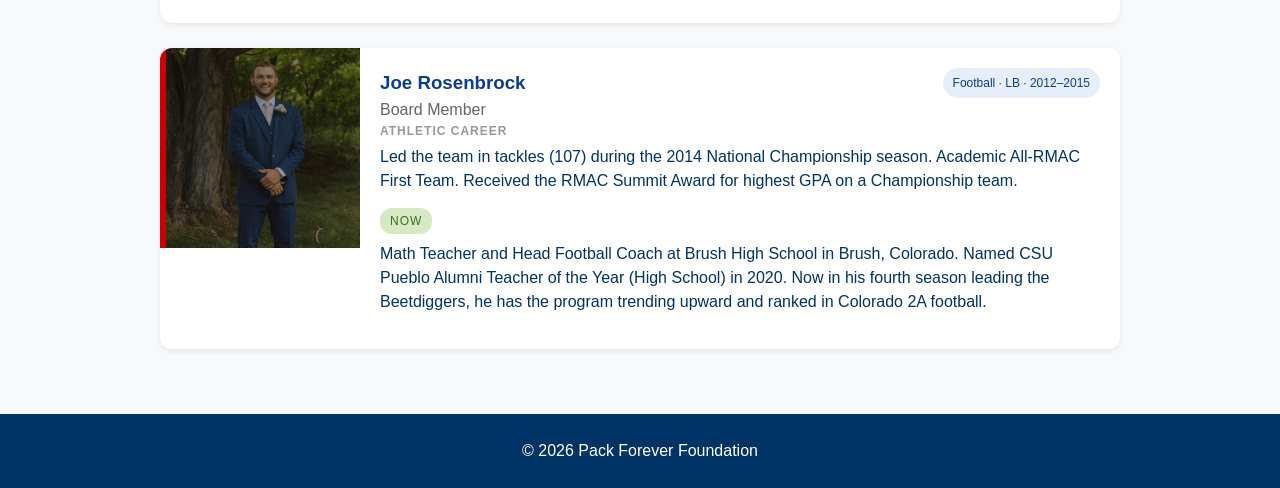
==== commit 5f7d8c17: "Revise professional description in board.html Updated the description of the financial professional." ====
--- a/board.html
+++ b/board.html
@@ -93,7 +93,7 @@
       <div class="board-section">
         <span class="now-badge">NOW</span>
         <p>
-          Financial professional focused on helping individuals and families plan for long-term success.
+          Vice President of Western Group, Inc. who creates compreshensive insurance solutions for businesses throughout the state of Colorado. 
         </p>
       </div>
     </div>
--- a/styles.css
+++ b/styles.css
@@ -126,6 +126,44 @@
 
 .card h3 { margin-bottom: 10px; }
 
+/* ---------- Two-column layout ---------- */
+.two-column {
+  display: grid;
+  grid-template-columns: 1fr 1fr;
+  max-width: 1200px;
+  margin: 0 auto;
+  gap: 0;
+  position: relative;
+}
+
+.two-column .column:first-child {
+  border-right: 2px solid #cc0000;
+}
+
+.two-column section {
+  padding: 40px 30px;
+  max-width: none;
+}
+
+@media (max-width: 768px) {
+  .two-column {
+    grid-template-columns: 1fr;
+  }
+
+  .two-column .column:first-child {
+    border-right: none;
+    border-bottom: 2px solid #cc0000;
+  }
+}
+/* ---------- Section Divider ---------- */
+.section-divider {
+  border: none;
+  border-top: 2px solid #cc0000;
+  max-width: 1000px;
+  margin: 20px auto;
+}
+
+
 /* ---------- Board CTA (Home) ---------- */
 .board-cta {
   background: #002244;
@@ -238,3 +276,180 @@
     border-bottom: 6px solid #cc0000;
   }
 }
+
+/* ---------- Events page ---------- */
+.events-grid {
+  max-width: 1100px;
+  margin: 0 auto 40px;
+  padding: 0 20px;
+  display: grid;
+  grid-template-columns: 1fr 1fr;
+  gap: 30px;
+}
+
+.event-card {
+  background: #fff;
+  border-radius: 12px;
+  overflow: hidden;
+  box-shadow: 0 4px 14px rgba(0, 0, 0, 0.1);
+  display: flex;
+  flex-direction: column;
+}
+
+.event-graphic {
+  width: 100%;
+  aspect-ratio: 600 / 280;
+  background: #003366;
+  display: block;
+}
+
+.event-graphic svg {
+  width: 100%;
+  height: 100%;
+  display: block;
+}
+
+.event-details {
+  padding: 25px 30px 30px;
+  text-align: left;
+}
+
+.event-tag {
+  display: inline-block;
+  background: #cc0000;
+  color: #fff;
+  font-size: 11px;
+  letter-spacing: 1.5px;
+  padding: 5px 10px;
+  border-radius: 4px;
+  text-transform: uppercase;
+  font-weight: bold;
+  margin-bottom: 12px;
+}
+
+.event-card h3 {
+  font-size: 24px;
+  margin-bottom: 12px;
+  color: #003366;
+}
+
+.event-meta {
+  margin-bottom: 14px;
+  color: #333;
+  line-height: 1.7;
+  font-size: 15px;
+}
+
+.event-card p {
+  color: #444;
+  line-height: 1.6;
+  margin-bottom: 10px;
+  max-width: none;
+}
+
+.event-status {
+  font-style: italic;
+  color: #888;
+  font-size: 14px;
+}
+
+@media (max-width: 768px) {
+  .events-grid {
+    grid-template-columns: 1fr;
+  }
+}
+
+/* ---------- Poll ---------- */
+.poll-section {
+  max-width: 800px;
+  background: #fff;
+  border-radius: 12px;
+  box-shadow: 0 4px 14px rgba(0, 0, 0, 0.08);
+  padding: 50px 40px;
+  margin: 20px auto 60px;
+}
+
+.poll {
+  margin-top: 30px;
+  text-align: left;
+}
+
+.poll-option {
+  display: grid;
+  grid-template-columns: 1fr auto;
+  grid-template-rows: auto auto;
+  gap: 8px 16px;
+  align-items: center;
+  padding: 16px 0;
+  border-bottom: 1px solid #eee;
+}
+
+.poll-option:last-child {
+  border-bottom: none;
+}
+
+.poll-label {
+  grid-column: 1;
+  grid-row: 1;
+  display: flex;
+  justify-content: space-between;
+  align-items: center;
+  font-weight: 600;
+  color: #003366;
+  font-size: 15px;
+}
+
+.poll-count {
+  color: #888;
+  font-size: 13px;
+  font-weight: normal;
+}
+
+.poll-bar {
+  grid-column: 1;
+  grid-row: 2;
+  height: 8px;
+  background: #eef1f6;
+  border-radius: 5px;
+  overflow: hidden;
+}
+
+.poll-fill {
+  height: 100%;
+  width: 0%;
+  background: linear-gradient(90deg, #003366, #cc0000);
+  border-radius: 5px;
+  transition: width 0.6s ease;
+}
+
+.poll-vote-btn {
+  grid-column: 2;
+  grid-row: 1 / span 2;
+  background: #003366;
+  color: #fff;
+  border: none;
+  border-radius: 6px;
+  padding: 10px 18px;
+  font-weight: bold;
+  cursor: pointer;
+  font-family: inherit;
+  font-size: 13px;
+  align-self: center;
+  transition: background 0.2s;
+}
+
+.poll-vote-btn:hover:not(:disabled) {
+  background: #cc0000;
+}
+
+.poll-vote-btn:disabled {
+  background: #ccc;
+  cursor: default;
+}
+
+.poll-note {
+  margin-top: 25px;
+  font-size: 14px;
+  color: #666;
+  text-align: center;
+}
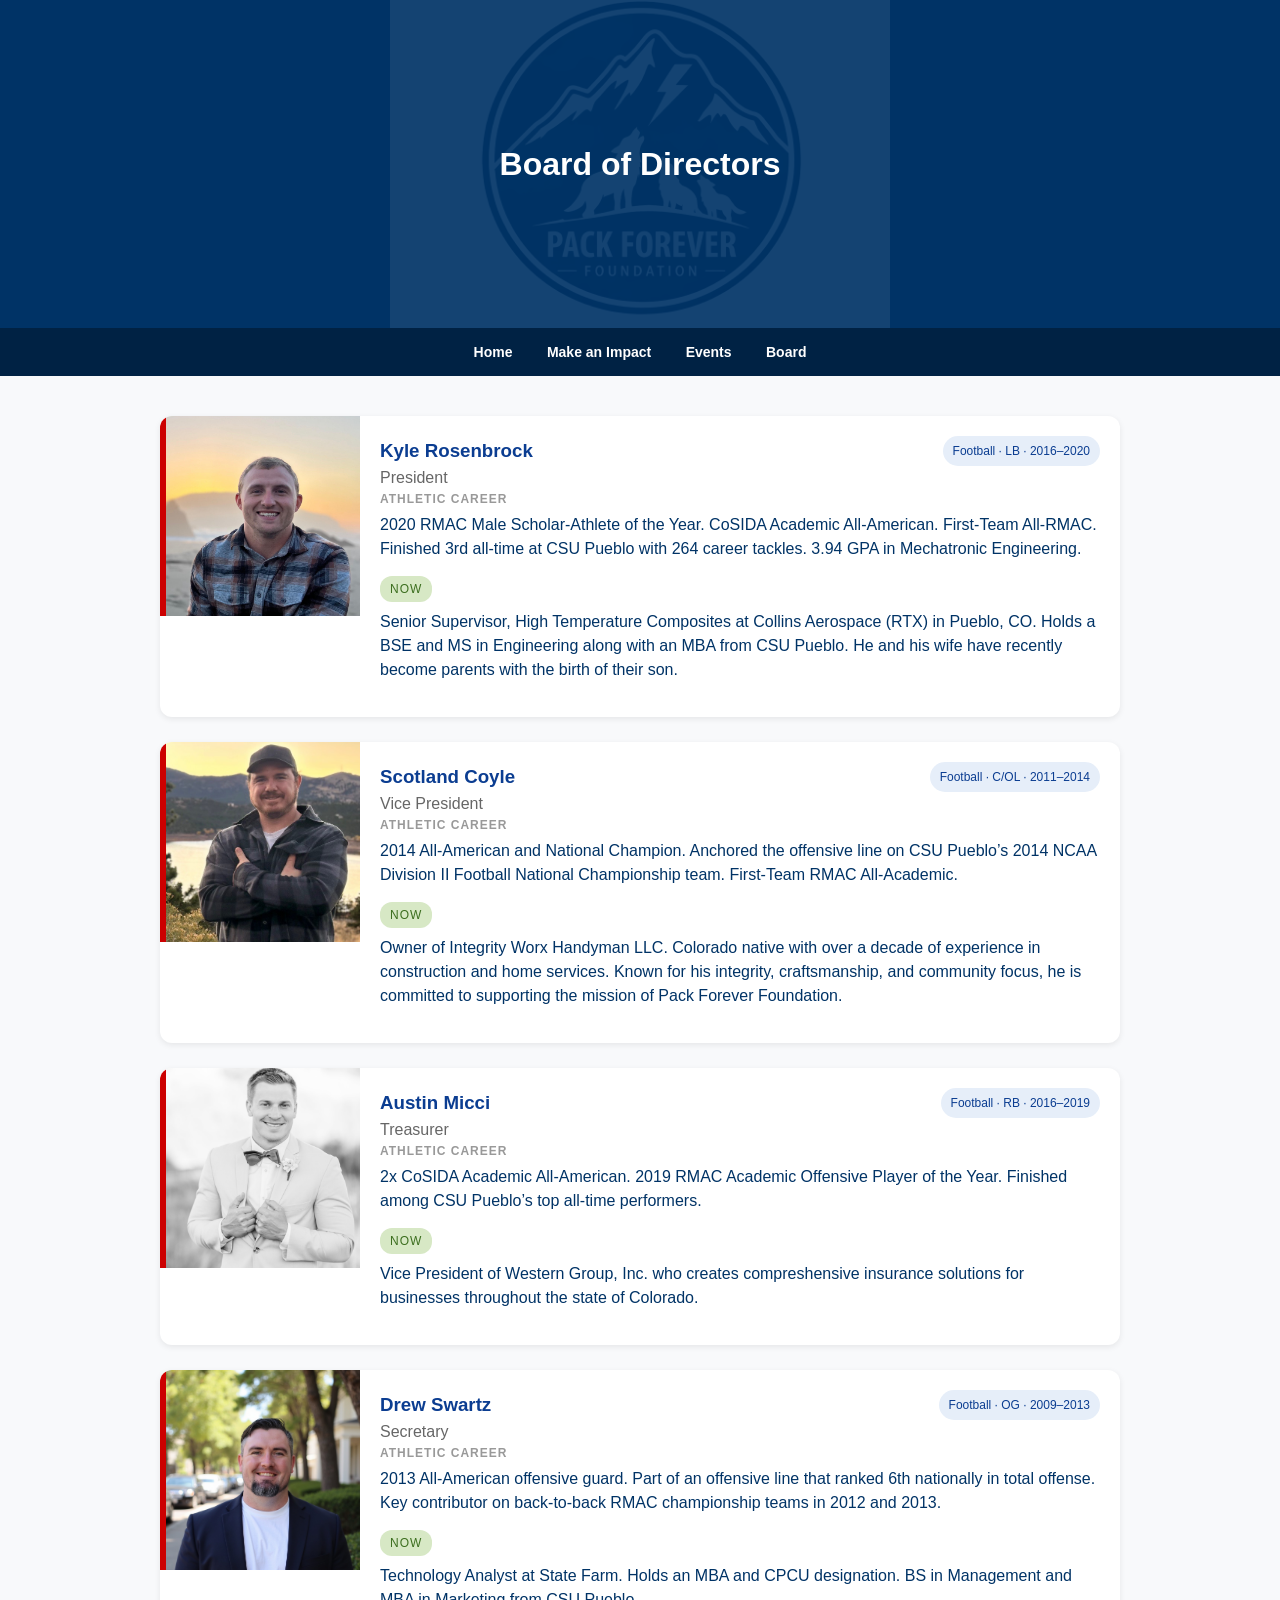
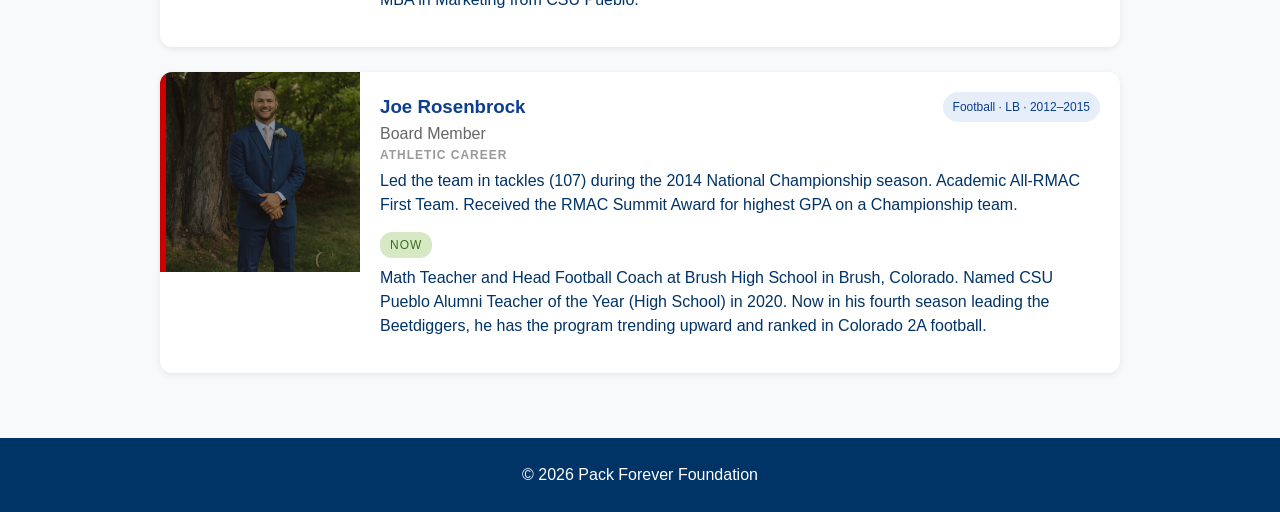
==== commit eb577027: "Revise supervisor description in board.html Updated job description and personal information." ====
--- a/board.html
+++ b/board.html
@@ -41,7 +41,7 @@
       <div class="board-section">
         <span class="now-badge">NOW</span>
         <p>
-          Senior Supervisor, High Temperature Composites at Collins Aerospace (RTX). Holds a BSE and MS in Engineering from CSU Pueblo and an M.Eng from Cornell University.
+          Senior Supervisor, High Temperature Composites at Collins Aerospace (RTX) in Pueblo, CO. Holds a BSE and MS in Engineering along with an MBA from CSU Pueblo. He and his wife have recently become parents with the birth of their son.
         </p>
       </div>
     </div>
